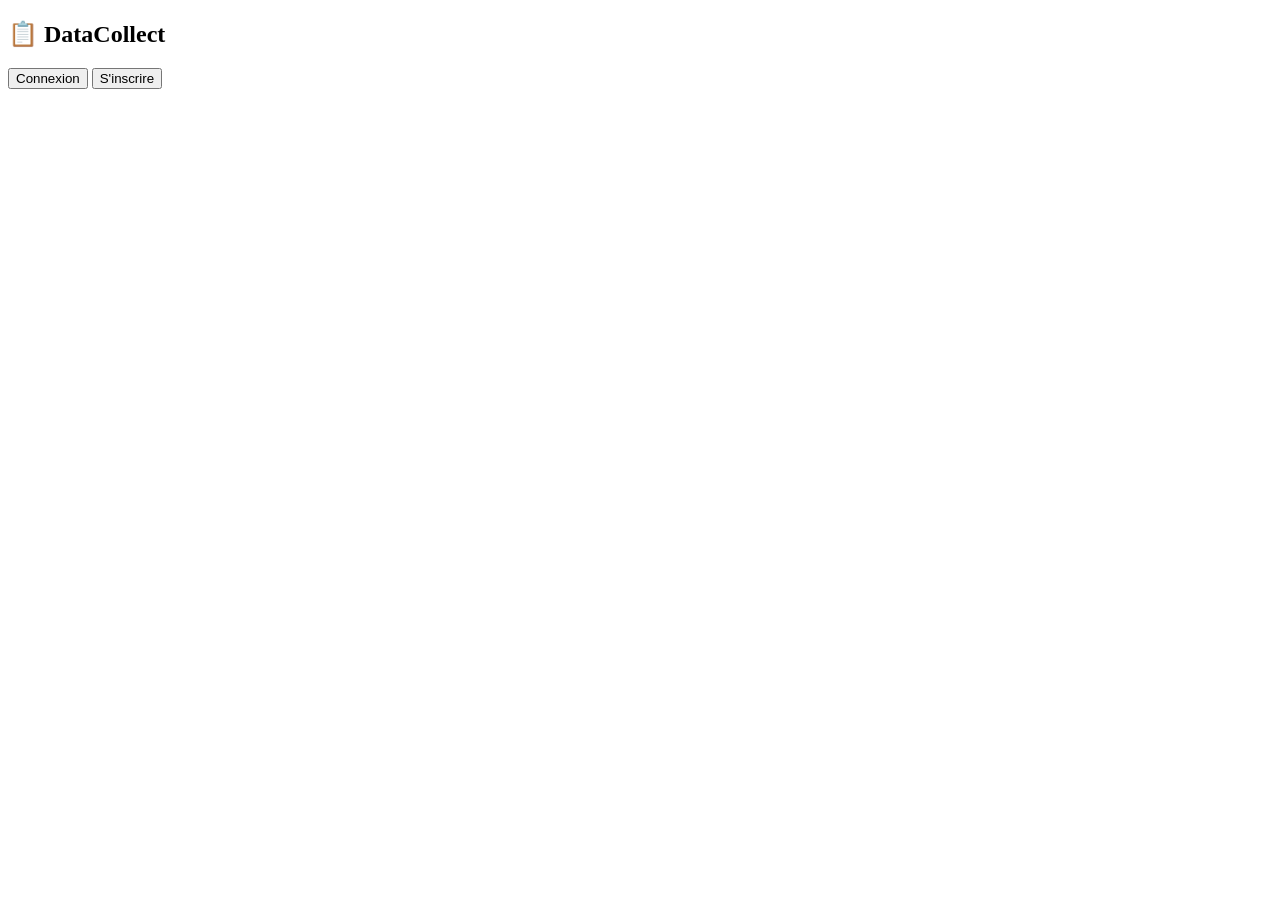
==== app/templates/index.html @ b3ce22c3 "wip: frontend jinja2 en cours" ====
<!DOCTYPE html>
<html lang="fr">
<head>
    <meta charset="UTF-8">
    <meta name="viewport" content="width=device-width, initial-scale=1.0">
    <title>DataCollect</title>
    <style>
        /* CSS viendra ici */
    </style>
</head>
<body>

    <!-- NAVBAR -->
    <nav>
        <h1>📋 DataCollect</h1>
        <div>
            <button onclick="openModal('loginModal')">Connexion</button>
            <button onclick="openModal('signupModal')">S'inscrire</button>
        </div>
    </nav>
    <!-- MODAL CONNEXION -->
    <div id="loginModal" style="display:none">
        <h2>Connexion</h2>
        <input type="email" id="loginEmail" placeholder="Email">
        <input type="password" id="loginPassword" placeholder="Mot de passe">
        <button onclick="login()">Se connecter</button>
        <button onclick="closeModal('loginModal')">Fermer</button>
    </div>

    <!-- MODAL INSCRIPTION -->
    <div id="signupModal" style="display:none">
        <h2>Inscription</h2>
        <input type="text" id="signupName" placeholder="Nom">
        <input type="email" id="signupEmail" placeholder="Email">
        <input type="password" id="signupPassword" placeholder="Mot de passe">
        <button onclick="signup()">S'inscrire</button>
        <button onclick="closeModal('signupModal')">Fermer</button>
    </div>

    <script>
    // Ouvrir modal
    function openModal(modalId) {
        document.getElementById(modalId).style.display = 'block'
    }

    // Fermer modal
    function closeModal(modalId) {
        document.getElementById(modalId).style.display = 'none'
    }
    </script>


    <script>
    async function login() {
        const email = document.getElementById('loginEmail').value
        const password = document.getElementById('loginPassword').value

        const formData = new FormData()
        formData.append('username', email)
        formData.append('password', password)

        const response = await fetch('login', {
            method: 'POST',
            body: formData
        })

        const data = await response.json()

        if (response.ok) {
            localStorage.setItem('token', data.access_token)
            window.location.href = '/dashboard'
        } else {
            alert(data.detail)
        }
    }

    async function signup() {
        const name = document.getElementById('signupName').value
        const email = document.getElementById('signupEmail').value
        const password = document.getElementById('signupPassword').value

        const response = await fetch('signup', {
            method: 'POST',
            headers: {'Content-Type': 'application/json'},
            body: JSON.stringify({name, email, password})
        })

        const data = await response.json()

        if (response.ok) {
            alert("Compte créé ! Connectez-vous.")
            closeModal('signupModal')
            openModal('loginModal')
        } else {
            alert(data.detail)
        }
    }
    </script>

</body>
</html>
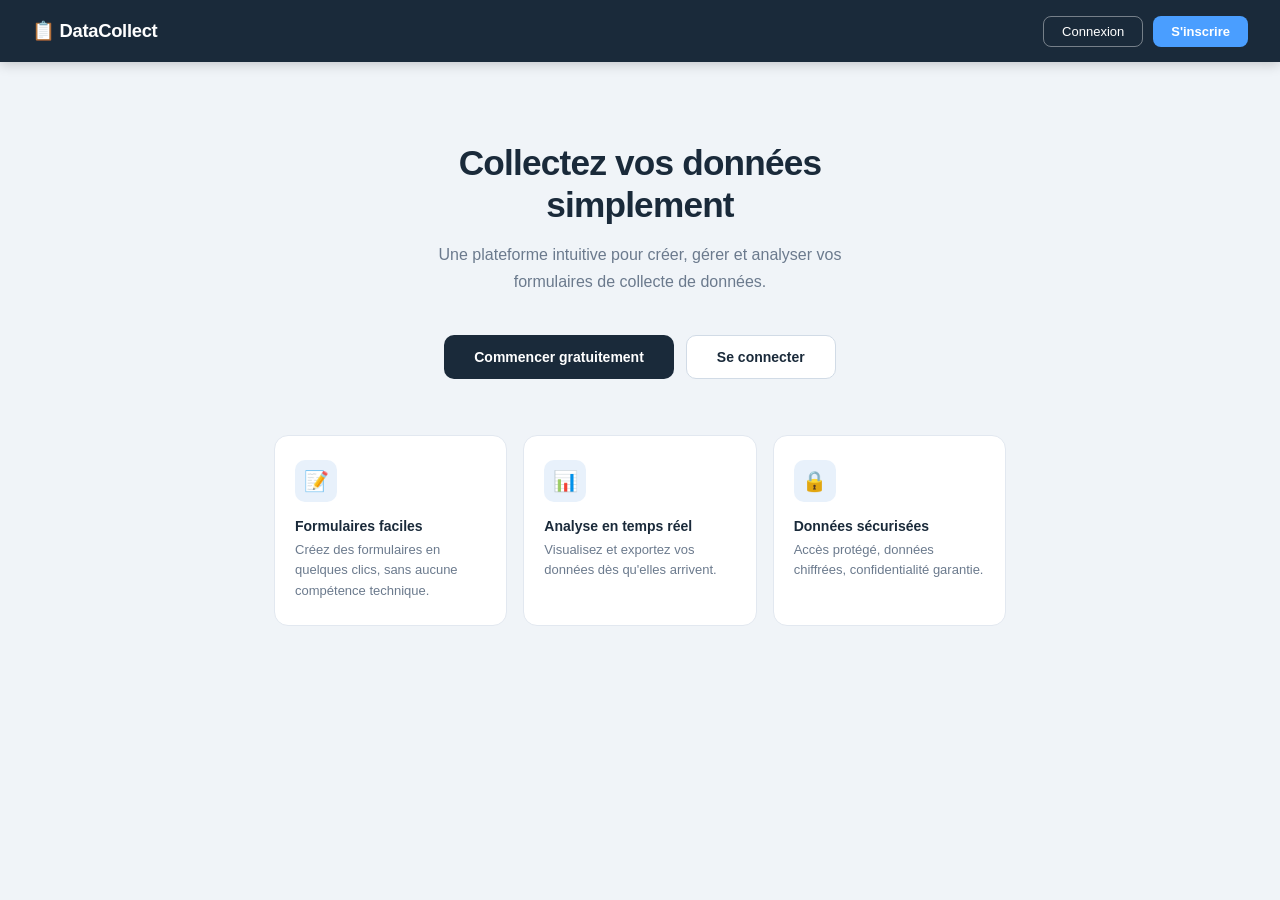
==== commit 09f2ccf4: "ajout de la stylisation" ====
--- a/app/templates/index.html
+++ b/app/templates/index.html
@@ -1,101 +1,354 @@
 <!DOCTYPE html>
 <html lang="fr">
 <head>
-    <meta charset="UTF-8">
-    <meta name="viewport" content="width=device-width, initial-scale=1.0">
-    <title>DataCollect</title>
-    <style>
-        /* CSS viendra ici */
-    </style>
+  <meta charset="UTF-8">
+  <meta name="viewport" content="width=device-width, initial-scale=1.0">
+  <title>DataCollect</title>
+  <link rel="stylesheet" href="/static/css/couleur.css">
+  <style>
+    /* ===== RESET ===== */
+    *, *::before, *::after { box-sizing: border-box; margin: 0; padding: 0; }
+    body { font-family: 'Segoe UI', sans-serif; background: #f0f4f8; color: #1a2a3a; }
+
+    /* ===== NAVBAR ===== */
+    nav {
+      background: #1a2a3a;
+      height: 62px;
+      padding: 0 2rem;
+      display: flex;
+      align-items: center;
+      justify-content: space-between;
+      position: sticky;
+      top: 0;
+      z-index: 100;
+      box-shadow: 0 2px 12px rgba(0,0,0,0.2);
+    }
+    nav h1 {
+      color: #fff;
+      font-size: 1.15rem;
+      font-weight: 700;
+      letter-spacing: -0.3px;
+      display: flex;
+      align-items: center;
+      gap: 8px;
+    }
+    nav .nav-actions { display: flex; gap: 10px; }
+
+    .btn-nav-outline {
+      padding: 7px 18px;
+      border: 1.5px solid rgba(255,255,255,0.4);
+      border-radius: 8px;
+      background: transparent;
+      color: #fff;
+      font-size: 13px;
+      font-weight: 500;
+      cursor: pointer;
+      transition: background 0.2s, border-color 0.2s;
+    }
+    .btn-nav-outline:hover {
+      background: rgba(255,255,255,0.1);
+      border-color: rgba(255,255,255,0.7);
+    }
+    .btn-nav-solid {
+      padding: 7px 18px;
+      border: none;
+      border-radius: 8px;
+      background: #4a9eff;
+      color: #fff;
+      font-size: 13px;
+      font-weight: 600;
+      cursor: pointer;
+      transition: background 0.2s;
+    }
+    .btn-nav-solid:hover { background: #2d87f0; }
+
+    /* ===== HERO ===== */
+    .hero {
+      text-align: center;
+      padding: 5rem 2rem 3.5rem;
+    }
+    .hero h2 {
+      font-size: 2.2rem;
+      font-weight: 800;
+      color: #1a2a3a;
+      line-height: 1.2;
+      margin-bottom: 1rem;
+      letter-spacing: -0.8px;
+    }
+    .hero p {
+      font-size: 1rem;
+      color: #6b7a8d;
+      max-width: 440px;
+      margin: 0 auto 2.5rem;
+      line-height: 1.65;
+    }
+    .hero-cta { display: flex; gap: 12px; justify-content: center; flex-wrap: wrap; }
+    .btn-hero-primary {
+      padding: 13px 30px;
+      background: #1a2a3a;
+      color: #fff;
+      border: none;
+      border-radius: 10px;
+      font-size: 14px;
+      font-weight: 600;
+      cursor: pointer;
+      transition: background 0.2s, transform 0.1s;
+    }
+    .btn-hero-primary:hover { background: #243a50; }
+    .btn-hero-primary:active { transform: scale(0.98); }
+    .btn-hero-secondary {
+      padding: 13px 30px;
+      background: #fff;
+      color: #1a2a3a;
+      border: 1.5px solid #d1dbe6;
+      border-radius: 10px;
+      font-size: 14px;
+      font-weight: 600;
+      cursor: pointer;
+      transition: border-color 0.2s;
+    }
+    .btn-hero-secondary:hover { border-color: #1a2a3a; }
+
+    /* ===== FEATURE CARDS ===== */
+    .features {
+      display: grid;
+      grid-template-columns: repeat(auto-fit, minmax(200px, 1fr));
+      gap: 16px;
+      max-width: 780px;
+      margin: 0 auto;
+      padding: 0 1.5rem 4rem;
+    }
+    .feature-card {
+      background: #fff;
+      border-radius: 14px;
+      padding: 1.5rem 1.25rem;
+      border: 1px solid #e2e8f0;
+      transition: box-shadow 0.2s;
+    }
+    .feature-card:hover { box-shadow: 0 4px 20px rgba(26,42,58,0.08); }
+    .feature-icon {
+      width: 42px; height: 42px;
+      background: #e8f1fb;
+      border-radius: 10px;
+      display: flex; align-items: center; justify-content: center;
+      font-size: 20px;
+      margin-bottom: 1rem;
+    }
+    .feature-card h3 { font-size: 14px; font-weight: 700; color: #1a2a3a; margin-bottom: 6px; }
+    .feature-card p { font-size: 13px; color: #6b7a8d; line-height: 1.55; }
+
+    /* ===== MODAL OVERLAY ===== */
+    .modal-overlay {
+      display: none;
+      position: fixed;
+      inset: 0;
+      background: rgba(15, 25, 40, 0.6);
+      z-index: 500;
+      align-items: center;
+      justify-content: center;
+      padding: 1rem;
+    }
+    .modal-overlay.active { display: flex; }
+
+    .modal-box {
+      background: #fff;
+      border-radius: 16px;
+      padding: 2.25rem 2rem;
+      width: 100%;
+      max-width: 380px;
+      box-shadow: 0 24px 60px rgba(0,0,0,0.25);
+      animation: modalIn 0.2s ease;
+    }
+    @keyframes modalIn {
+      from { opacity: 0; transform: translateY(16px) scale(0.97); }
+      to   { opacity: 1; transform: translateY(0) scale(1); }
+    }
+    .modal-box h2 {
+      font-size: 1.3rem;
+      font-weight: 700;
+      color: #1a2a3a;
+      margin-bottom: 1.5rem;
+    }
+    .modal-label {
+      display: block;
+      font-size: 11px;
+      font-weight: 600;
+      text-transform: uppercase;
+      letter-spacing: 0.08em;
+      color: #6b7a8d;
+      margin-bottom: 5px;
+    }
+    .modal-box input[type="text"],
+    .modal-box input[type="email"],
+    .modal-box input[type="password"] {
+      width: 100%;
+      padding: 10px 14px;
+      border: 1.5px solid #e2e8f0;
+      border-radius: 8px;
+      font-size: 14px;
+      color: #1a2a3a;
+      background: #f8fafc;
+      outline: none;
+      margin-bottom: 14px;
+      transition: border-color 0.2s, background 0.2s;
+    }
+    .modal-box input:focus {
+      border-color: #1a2a3a;
+      background: #fff;
+    }
+    .modal-footer { display: flex; gap: 10px; margin-top: 4px; }
+    .btn-modal-primary {
+      flex: 1;
+      padding: 10px;
+      background: #1a2a3a;
+      color: #fff;
+      border: none;
+      border-radius: 8px;
+      font-size: 14px;
+      font-weight: 600;
+      cursor: pointer;
+      transition: background 0.2s, transform 0.1s;
+    }
+    .btn-modal-primary:hover { background: #243a50; }
+    .btn-modal-primary:active { transform: scale(0.98); }
+    .btn-modal-ghost {
+      padding: 10px 16px;
+      background: transparent;
+      color: #6b7a8d;
+      border: 1.5px solid #e2e8f0;
+      border-radius: 8px;
+      font-size: 14px;
+      cursor: pointer;
+      transition: border-color 0.2s;
+    }
+    .btn-modal-ghost:hover { border-color: #aab4be; color: #1a2a3a; }
+  </style>
 </head>
 <body>
 
-    <!-- NAVBAR -->
-    <nav>
-        <h1>📋 DataCollect</h1>
-        <div>
-            <button onclick="openModal('loginModal')">Connexion</button>
-            <button onclick="openModal('signupModal')">S'inscrire</button>
-        </div>
-    </nav>
-    <!-- MODAL CONNEXION -->
-    <div id="loginModal" style="display:none">
-        <h2>Connexion</h2>
-        <input type="email" id="loginEmail" placeholder="Email">
-        <input type="password" id="loginPassword" placeholder="Mot de passe">
-        <button onclick="login()">Se connecter</button>
-        <button onclick="closeModal('loginModal')">Fermer</button>
+<!-- NAVBAR -->
+<nav>
+  <h1>📋 DataCollect</h1>
+  <div class="nav-actions">
+    <button class="btn-nav-outline" onclick="openModal('loginModal')">Connexion</button>
+    <button class="btn-nav-solid"   onclick="openModal('signupModal')">S'inscrire</button>
+  </div>
+</nav>
+
+<!-- HERO -->
+<section class="hero">
+  <h2>Collectez vos données<br>simplement</h2>
+  <p>Une plateforme intuitive pour créer, gérer et analyser vos formulaires de collecte de données.</p>
+  <div class="hero-cta">
+    <button class="btn-hero-primary" onclick="openModal('signupModal')">Commencer gratuitement</button>
+    <button class="btn-hero-secondary" onclick="openModal('loginModal')">Se connecter</button>
+  </div>
+</section>
+
+<!-- FEATURES -->
+<div class="features">
+  <div class="feature-card">
+    <div class="feature-icon">📝</div>
+    <h3>Formulaires faciles</h3>
+    <p>Créez des formulaires en quelques clics, sans aucune compétence technique.</p>
+  </div>
+  <div class="feature-card">
+    <div class="feature-icon">📊</div>
+    <h3>Analyse en temps réel</h3>
+    <p>Visualisez et exportez vos données dès qu'elles arrivent.</p>
+  </div>
+  <div class="feature-card">
+    <div class="feature-icon">🔒</div>
+    <h3>Données sécurisées</h3>
+    <p>Accès protégé, données chiffrées, confidentialité garantie.</p>
+  </div>
+</div>
+
+<!-- MODAL CONNEXION -->
+<div id="loginModal" class="modal-overlay">
+  <div class="modal-box">
+    <h2>Connexion</h2>
+    <label class="modal-label">Email</label>
+    <input type="email" id="loginEmail" placeholder="votre@email.com">
+    <label class="modal-label">Mot de passe</label>
+    <input type="password" id="loginPassword" placeholder="••••••••">
+    <div class="modal-footer">
+      <button class="btn-modal-primary" onclick="login()">Se connecter</button>
+      <button class="btn-modal-ghost"   onclick="closeModal('loginModal')">Fermer</button>
     </div>
-
-    <!-- MODAL INSCRIPTION -->
-    <div id="signupModal" style="display:none">
-        <h2>Inscription</h2>
-        <input type="text" id="signupName" placeholder="Nom">
-        <input type="email" id="signupEmail" placeholder="Email">
-        <input type="password" id="signupPassword" placeholder="Mot de passe">
-        <button onclick="signup()">S'inscrire</button>
-        <button onclick="closeModal('signupModal')">Fermer</button>
+  </div>
+</div>
+
+<!-- MODAL INSCRIPTION -->
+<div id="signupModal" class="modal-overlay">
+  <div class="modal-box">
+    <h2>Inscription</h2>
+    <label class="modal-label">Nom</label>
+    <input type="text"     id="signupName"     placeholder="Votre nom">
+    <label class="modal-label">Email</label>
+    <input type="email"    id="signupEmail"    placeholder="votre@email.com">
+    <label class="modal-label">Mot de passe</label>
+    <input type="password" id="signupPassword" placeholder="••••••••">
+    <div class="modal-footer">
+      <button class="btn-modal-primary" onclick="signup()">S'inscrire</button>
+      <button class="btn-modal-ghost"   onclick="closeModal('signupModal')">Fermer</button>
     </div>
-
-    <script>
-    // Ouvrir modal
-    function openModal(modalId) {
-        document.getElementById(modalId).style.display = 'block'
-    }
-
-    // Fermer modal
-    function closeModal(modalId) {
-        document.getElementById(modalId).style.display = 'none'
-    }
-    </script>
-
-
-    <script>
-    async function login() {
-        const email = document.getElementById('loginEmail').value
-        const password = document.getElementById('loginPassword').value
-
-        const formData = new FormData()
-        formData.append('username', email)
-        formData.append('password', password)
-
-        const response = await fetch('login', {
-            method: 'POST',
-            body: formData
-        })
-
-        const data = await response.json()
-
-        if (response.ok) {
-            localStorage.setItem('token', data.access_token)
-            window.location.href = '/dashboard'
-        } else {
-            alert(data.detail)
-        }
-    }
-
-    async function signup() {
-        const name = document.getElementById('signupName').value
-        const email = document.getElementById('signupEmail').value
-        const password = document.getElementById('signupPassword').value
-
-        const response = await fetch('signup', {
-            method: 'POST',
-            headers: {'Content-Type': 'application/json'},
-            body: JSON.stringify({name, email, password})
-        })
-
-        const data = await response.json()
-
-        if (response.ok) {
-            alert("Compte créé ! Connectez-vous.")
-            closeModal('signupModal')
-            openModal('loginModal')
-        } else {
-            alert(data.detail)
-        }
-    }
-    </script>
+  </div>
+</div>
+
+<script>
+  function openModal(modalId) {
+    document.getElementById(modalId).classList.add('active')
+  }
+  function closeModal(modalId) {
+    document.getElementById(modalId).classList.remove('active')
+  }
+  // Fermer en cliquant sur l'overlay
+  document.querySelectorAll('.modal-overlay').forEach(overlay => {
+    overlay.addEventListener('click', function(e) {
+      if (e.target === this) this.classList.remove('active')
+    })
+  })
+</script>
+
+<script>
+  async function login() {
+    const email    = document.getElementById('loginEmail').value
+    const password = document.getElementById('loginPassword').value
+    const formData = new FormData()
+    formData.append('username', email)
+    formData.append('password', password)
+    const response = await fetch('login', { method: 'POST', body: formData })
+    const data = await response.json()
+    if (response.ok) {
+      localStorage.setItem('token', data.access_token)
+      window.location.href = '/dashboard'
+    } else {
+      alert(data.detail)
+    }
+  }
+
+  async function signup() {
+    const name     = document.getElementById('signupName').value
+    const email    = document.getElementById('signupEmail').value
+    const password = document.getElementById('signupPassword').value
+    const response = await fetch('signup', {
+      method: 'POST',
+      headers: { 'Content-Type': 'application/json' },
+      body: JSON.stringify({ name, email, password })
+    })
+    const data = await response.json()
+    if (response.ok) {
+      alert("Compte créé ! Connectez-vous.")
+      closeModal('signupModal')
+      openModal('loginModal')
+    } else {
+      alert(data.detail)
+    }
+  }
+</script>
 
 </body>
-</html>+</html>
+
+
